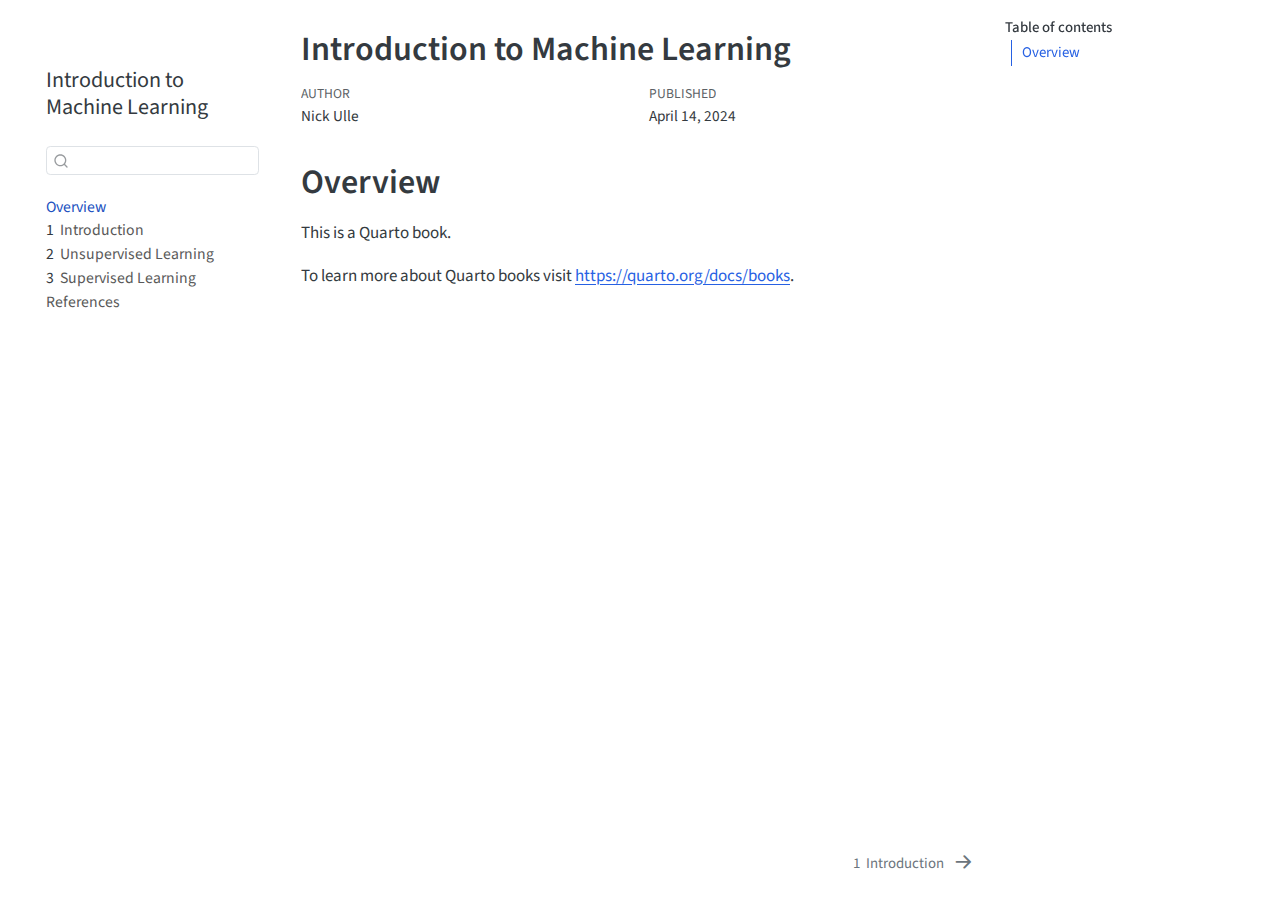
==== index.html @ d9996da0 "Update documentation" ====
<!DOCTYPE html>
<html xmlns="http://www.w3.org/1999/xhtml" lang="en" xml:lang="en"><head>

<meta charset="utf-8">
<meta name="generator" content="quarto-1.4.553">

<meta name="viewport" content="width=device-width, initial-scale=1.0, user-scalable=yes">

<meta name="author" content="Nick Ulle">
<meta name="dcterms.date" content="2024-04-14">

<title>Introduction to Machine Learning</title>
<style>
code{white-space: pre-wrap;}
span.smallcaps{font-variant: small-caps;}
div.columns{display: flex; gap: min(4vw, 1.5em);}
div.column{flex: auto; overflow-x: auto;}
div.hanging-indent{margin-left: 1.5em; text-indent: -1.5em;}
ul.task-list{list-style: none;}
ul.task-list li input[type="checkbox"] {
  width: 0.8em;
  margin: 0 0.8em 0.2em -1em; /* quarto-specific, see https://github.com/quarto-dev/quarto-cli/issues/4556 */ 
  vertical-align: middle;
}
</style>


<script src="site_libs/quarto-nav/quarto-nav.js"></script>
<script src="site_libs/quarto-nav/headroom.min.js"></script>
<script src="site_libs/clipboard/clipboard.min.js"></script>
<script src="site_libs/quarto-search/autocomplete.umd.js"></script>
<script src="site_libs/quarto-search/fuse.min.js"></script>
<script src="site_libs/quarto-search/quarto-search.js"></script>
<meta name="quarto:offset" content="./">
<link href="./chapters/01_introduction.html" rel="next">
<script src="site_libs/quarto-html/quarto.js"></script>
<script src="site_libs/quarto-html/popper.min.js"></script>
<script src="site_libs/quarto-html/tippy.umd.min.js"></script>
<script src="site_libs/quarto-html/anchor.min.js"></script>
<link href="site_libs/quarto-html/tippy.css" rel="stylesheet">
<link href="site_libs/quarto-html/quarto-syntax-highlighting.css" rel="stylesheet" id="quarto-text-highlighting-styles">
<script src="site_libs/bootstrap/bootstrap.min.js"></script>
<link href="site_libs/bootstrap/bootstrap-icons.css" rel="stylesheet">
<link href="site_libs/bootstrap/bootstrap.min.css" rel="stylesheet" id="quarto-bootstrap" data-mode="light">
<script id="quarto-search-options" type="application/json">{
  "location": "sidebar",
  "copy-button": false,
  "collapse-after": 3,
  "panel-placement": "start",
  "type": "textbox",
  "limit": 50,
  "keyboard-shortcut": [
    "f",
    "/",
    "s"
  ],
  "show-item-context": false,
  "language": {
    "search-no-results-text": "No results",
    "search-matching-documents-text": "matching documents",
    "search-copy-link-title": "Copy link to search",
    "search-hide-matches-text": "Hide additional matches",
    "search-more-match-text": "more match in this document",
    "search-more-matches-text": "more matches in this document",
    "search-clear-button-title": "Clear",
    "search-text-placeholder": "",
    "search-detached-cancel-button-title": "Cancel",
    "search-submit-button-title": "Submit",
    "search-label": "Search"
  }
}</script>


</head>

<body class="nav-sidebar floating">

<div id="quarto-search-results"></div>
  <header id="quarto-header" class="headroom fixed-top">
  <nav class="quarto-secondary-nav">
    <div class="container-fluid d-flex">
      <button type="button" class="quarto-btn-toggle btn" data-bs-toggle="collapse" data-bs-target=".quarto-sidebar-collapse-item" aria-controls="quarto-sidebar" aria-expanded="false" aria-label="Toggle sidebar navigation" onclick="if (window.quartoToggleHeadroom) { window.quartoToggleHeadroom(); }">
        <i class="bi bi-layout-text-sidebar-reverse"></i>
      </button>
        <nav class="quarto-page-breadcrumbs" aria-label="breadcrumb"><ol class="breadcrumb"><li class="breadcrumb-item"><a href="./index.html">Overview</a></li></ol></nav>
        <a class="flex-grow-1" role="button" data-bs-toggle="collapse" data-bs-target=".quarto-sidebar-collapse-item" aria-controls="quarto-sidebar" aria-expanded="false" aria-label="Toggle sidebar navigation" onclick="if (window.quartoToggleHeadroom) { window.quartoToggleHeadroom(); }">      
        </a>
      <button type="button" class="btn quarto-search-button" aria-label="" onclick="window.quartoOpenSearch();">
        <i class="bi bi-search"></i>
      </button>
    </div>
  </nav>
</header>
<!-- content -->
<div id="quarto-content" class="quarto-container page-columns page-rows-contents page-layout-article">
<!-- sidebar -->
  <nav id="quarto-sidebar" class="sidebar collapse collapse-horizontal quarto-sidebar-collapse-item sidebar-navigation floating overflow-auto">
    <div class="pt-lg-2 mt-2 text-left sidebar-header sidebar-header-stacked">
      <a href="./index.html" class="sidebar-logo-link">
      <img src="https://datalab.ucdavis.edu/wp-content/uploads/2019/07/datalab-logo-full-color-rgb-1.png" alt="" class="sidebar-logo py-0 d-lg-inline d-none">
      </a>
    <div class="sidebar-title mb-0 py-0">
      <a href="./">Introduction to Machine Learning</a> 
    </div>
      </div>
        <div class="mt-2 flex-shrink-0 align-items-center">
        <div class="sidebar-search">
        <div id="quarto-search" class="" title="Search"></div>
        </div>
        </div>
    <div class="sidebar-menu-container"> 
    <ul class="list-unstyled mt-1">
        <li class="sidebar-item">
  <div class="sidebar-item-container"> 
  <a href="./index.html" class="sidebar-item-text sidebar-link active">
 <span class="menu-text">Overview</span></a>
  </div>
</li>
        <li class="sidebar-item">
  <div class="sidebar-item-container"> 
  <a href="./chapters/01_introduction.html" class="sidebar-item-text sidebar-link">
 <span class="menu-text"><span class="chapter-number">1</span>&nbsp; <span class="chapter-title">Introduction</span></span></a>
  </div>
</li>
        <li class="sidebar-item">
  <div class="sidebar-item-container"> 
  <a href="./chapters/02_unsupervised.html" class="sidebar-item-text sidebar-link">
 <span class="menu-text"><span class="chapter-number">2</span>&nbsp; <span class="chapter-title">Unsupervised Learning</span></span></a>
  </div>
</li>
        <li class="sidebar-item">
  <div class="sidebar-item-container"> 
  <a href="./chapters/03_supervised.html" class="sidebar-item-text sidebar-link">
 <span class="menu-text"><span class="chapter-number">3</span>&nbsp; <span class="chapter-title">Supervised Learning</span></span></a>
  </div>
</li>
        <li class="sidebar-item">
  <div class="sidebar-item-container"> 
  <a href="./chapters/references.html" class="sidebar-item-text sidebar-link">
 <span class="menu-text">References</span></a>
  </div>
</li>
    </ul>
    </div>
</nav>
<div id="quarto-sidebar-glass" class="quarto-sidebar-collapse-item" data-bs-toggle="collapse" data-bs-target=".quarto-sidebar-collapse-item"></div>
<!-- margin-sidebar -->
    <div id="quarto-margin-sidebar" class="sidebar margin-sidebar">
        <nav id="TOC" role="doc-toc" class="toc-active">
    <h2 id="toc-title">Table of contents</h2>
   
  <ul>
  <li><a href="#overview" id="toc-overview" class="nav-link active" data-scroll-target="#overview">Overview</a></li>
  </ul>
</nav>
    </div>
<!-- main -->
<main class="content" id="quarto-document-content">

<header id="title-block-header" class="quarto-title-block default">
<div class="quarto-title">
<h1 class="title">Introduction to Machine Learning</h1>
</div>



<div class="quarto-title-meta">

    <div>
    <div class="quarto-title-meta-heading">Author</div>
    <div class="quarto-title-meta-contents">
             <p>Nick Ulle </p>
          </div>
  </div>
    
    <div>
    <div class="quarto-title-meta-heading">Published</div>
    <div class="quarto-title-meta-contents">
      <p class="date">April 14, 2024</p>
    </div>
  </div>
  
    
  </div>
  


</header>


<section id="overview" class="level1 unnumbered">
<h1 class="unnumbered">Overview</h1>
<p>This is a Quarto book.</p>
<p>To learn more about Quarto books visit <a href="https://quarto.org/docs/books" class="uri">https://quarto.org/docs/books</a>.</p>


</section>

</main> <!-- /main -->
<script id="quarto-html-after-body" type="application/javascript">
window.document.addEventListener("DOMContentLoaded", function (event) {
  const toggleBodyColorMode = (bsSheetEl) => {
    const mode = bsSheetEl.getAttribute("data-mode");
    const bodyEl = window.document.querySelector("body");
    if (mode === "dark") {
      bodyEl.classList.add("quarto-dark");
      bodyEl.classList.remove("quarto-light");
    } else {
      bodyEl.classList.add("quarto-light");
      bodyEl.classList.remove("quarto-dark");
    }
  }
  const toggleBodyColorPrimary = () => {
    const bsSheetEl = window.document.querySelector("link#quarto-bootstrap");
    if (bsSheetEl) {
      toggleBodyColorMode(bsSheetEl);
    }
  }
  toggleBodyColorPrimary();  
  const icon = "";
  const anchorJS = new window.AnchorJS();
  anchorJS.options = {
    placement: 'right',
    icon: icon
  };
  anchorJS.add('.anchored');
  const isCodeAnnotation = (el) => {
    for (const clz of el.classList) {
      if (clz.startsWith('code-annotation-')) {                     
        return true;
      }
    }
    return false;
  }
  const clipboard = new window.ClipboardJS('.code-copy-button', {
    text: function(trigger) {
      const codeEl = trigger.previousElementSibling.cloneNode(true);
      for (const childEl of codeEl.children) {
        if (isCodeAnnotation(childEl)) {
          childEl.remove();
        }
      }
      return codeEl.innerText;
    }
  });
  clipboard.on('success', function(e) {
    // button target
    const button = e.trigger;
    // don't keep focus
    button.blur();
    // flash "checked"
    button.classList.add('code-copy-button-checked');
    var currentTitle = button.getAttribute("title");
    button.setAttribute("title", "Copied!");
    let tooltip;
    if (window.bootstrap) {
      button.setAttribute("data-bs-toggle", "tooltip");
      button.setAttribute("data-bs-placement", "left");
      button.setAttribute("data-bs-title", "Copied!");
      tooltip = new bootstrap.Tooltip(button, 
        { trigger: "manual", 
          customClass: "code-copy-button-tooltip",
          offset: [0, -8]});
      tooltip.show();    
    }
    setTimeout(function() {
      if (tooltip) {
        tooltip.hide();
        button.removeAttribute("data-bs-title");
        button.removeAttribute("data-bs-toggle");
        button.removeAttribute("data-bs-placement");
      }
      button.setAttribute("title", currentTitle);
      button.classList.remove('code-copy-button-checked');
    }, 1000);
    // clear code selection
    e.clearSelection();
  });
    var localhostRegex = new RegExp(/^(?:http|https):\/\/localhost\:?[0-9]*\//);
    var mailtoRegex = new RegExp(/^mailto:/);
      var filterRegex = new RegExp('/' + window.location.host + '/');
    var isInternal = (href) => {
        return filterRegex.test(href) || localhostRegex.test(href) || mailtoRegex.test(href);
    }
    // Inspect non-navigation links and adorn them if external
 	var links = window.document.querySelectorAll('a[href]:not(.nav-link):not(.navbar-brand):not(.toc-action):not(.sidebar-link):not(.sidebar-item-toggle):not(.pagination-link):not(.no-external):not([aria-hidden]):not(.dropdown-item):not(.quarto-navigation-tool)');
    for (var i=0; i<links.length; i++) {
      const link = links[i];
      if (!isInternal(link.href)) {
        // undo the damage that might have been done by quarto-nav.js in the case of
        // links that we want to consider external
        if (link.dataset.originalHref !== undefined) {
          link.href = link.dataset.originalHref;
        }
      }
    }
  function tippyHover(el, contentFn, onTriggerFn, onUntriggerFn) {
    const config = {
      allowHTML: true,
      maxWidth: 500,
      delay: 100,
      arrow: false,
      appendTo: function(el) {
          return el.parentElement;
      },
      interactive: true,
      interactiveBorder: 10,
      theme: 'quarto',
      placement: 'bottom-start',
    };
    if (contentFn) {
      config.content = contentFn;
    }
    if (onTriggerFn) {
      config.onTrigger = onTriggerFn;
    }
    if (onUntriggerFn) {
      config.onUntrigger = onUntriggerFn;
    }
    window.tippy(el, config); 
  }
  const noterefs = window.document.querySelectorAll('a[role="doc-noteref"]');
  for (var i=0; i<noterefs.length; i++) {
    const ref = noterefs[i];
    tippyHover(ref, function() {
      // use id or data attribute instead here
      let href = ref.getAttribute('data-footnote-href') || ref.getAttribute('href');
      try { href = new URL(href).hash; } catch {}
      const id = href.replace(/^#\/?/, "");
      const note = window.document.getElementById(id);
      if (note) {
        return note.innerHTML;
      } else {
        return "";
      }
    });
  }
  const xrefs = window.document.querySelectorAll('a.quarto-xref');
  const processXRef = (id, note) => {
    // Strip column container classes
    const stripColumnClz = (el) => {
      el.classList.remove("page-full", "page-columns");
      if (el.children) {
        for (const child of el.children) {
          stripColumnClz(child);
        }
      }
    }
    stripColumnClz(note)
    if (id === null || id.startsWith('sec-')) {
      // Special case sections, only their first couple elements
      const container = document.createElement("div");
      if (note.children && note.children.length > 2) {
        container.appendChild(note.children[0].cloneNode(true));
        for (let i = 1; i < note.children.length; i++) {
          const child = note.children[i];
          if (child.tagName === "P" && child.innerText === "") {
            continue;
          } else {
            container.appendChild(child.cloneNode(true));
            break;
          }
        }
        if (window.Quarto?.typesetMath) {
          window.Quarto.typesetMath(container);
        }
        return container.innerHTML
      } else {
        if (window.Quarto?.typesetMath) {
          window.Quarto.typesetMath(note);
        }
        return note.innerHTML;
      }
    } else {
      // Remove any anchor links if they are present
      const anchorLink = note.querySelector('a.anchorjs-link');
      if (anchorLink) {
        anchorLink.remove();
      }
      if (window.Quarto?.typesetMath) {
        window.Quarto.typesetMath(note);
      }
      // TODO in 1.5, we should make sure this works without a callout special case
      if (note.classList.contains("callout")) {
        return note.outerHTML;
      } else {
        return note.innerHTML;
      }
    }
  }
  for (var i=0; i<xrefs.length; i++) {
    const xref = xrefs[i];
    tippyHover(xref, undefined, function(instance) {
      instance.disable();
      let url = xref.getAttribute('href');
      let hash = undefined; 
      if (url.startsWith('#')) {
        hash = url;
      } else {
        try { hash = new URL(url).hash; } catch {}
      }
      if (hash) {
        const id = hash.replace(/^#\/?/, "");
        const note = window.document.getElementById(id);
        if (note !== null) {
          try {
            const html = processXRef(id, note.cloneNode(true));
            instance.setContent(html);
          } finally {
            instance.enable();
            instance.show();
          }
        } else {
          // See if we can fetch this
          fetch(url.split('#')[0])
          .then(res => res.text())
          .then(html => {
            const parser = new DOMParser();
            const htmlDoc = parser.parseFromString(html, "text/html");
            const note = htmlDoc.getElementById(id);
            if (note !== null) {
              const html = processXRef(id, note);
              instance.setContent(html);
            } 
          }).finally(() => {
            instance.enable();
            instance.show();
          });
        }
      } else {
        // See if we can fetch a full url (with no hash to target)
        // This is a special case and we should probably do some content thinning / targeting
        fetch(url)
        .then(res => res.text())
        .then(html => {
          const parser = new DOMParser();
          const htmlDoc = parser.parseFromString(html, "text/html");
          const note = htmlDoc.querySelector('main.content');
          if (note !== null) {
            // This should only happen for chapter cross references
            // (since there is no id in the URL)
            // remove the first header
            if (note.children.length > 0 && note.children[0].tagName === "HEADER") {
              note.children[0].remove();
            }
            const html = processXRef(null, note);
            instance.setContent(html);
          } 
        }).finally(() => {
          instance.enable();
          instance.show();
        });
      }
    }, function(instance) {
    });
  }
      let selectedAnnoteEl;
      const selectorForAnnotation = ( cell, annotation) => {
        let cellAttr = 'data-code-cell="' + cell + '"';
        let lineAttr = 'data-code-annotation="' +  annotation + '"';
        const selector = 'span[' + cellAttr + '][' + lineAttr + ']';
        return selector;
      }
      const selectCodeLines = (annoteEl) => {
        const doc = window.document;
        const targetCell = annoteEl.getAttribute("data-target-cell");
        const targetAnnotation = annoteEl.getAttribute("data-target-annotation");
        const annoteSpan = window.document.querySelector(selectorForAnnotation(targetCell, targetAnnotation));
        const lines = annoteSpan.getAttribute("data-code-lines").split(",");
        const lineIds = lines.map((line) => {
          return targetCell + "-" + line;
        })
        let top = null;
        let height = null;
        let parent = null;
        if (lineIds.length > 0) {
            //compute the position of the single el (top and bottom and make a div)
            const el = window.document.getElementById(lineIds[0]);
            top = el.offsetTop;
            height = el.offsetHeight;
            parent = el.parentElement.parentElement;
          if (lineIds.length > 1) {
            const lastEl = window.document.getElementById(lineIds[lineIds.length - 1]);
            const bottom = lastEl.offsetTop + lastEl.offsetHeight;
            height = bottom - top;
          }
          if (top !== null && height !== null && parent !== null) {
            // cook up a div (if necessary) and position it 
            let div = window.document.getElementById("code-annotation-line-highlight");
            if (div === null) {
              div = window.document.createElement("div");
              div.setAttribute("id", "code-annotation-line-highlight");
              div.style.position = 'absolute';
              parent.appendChild(div);
            }
            div.style.top = top - 2 + "px";
            div.style.height = height + 4 + "px";
            div.style.left = 0;
            let gutterDiv = window.document.getElementById("code-annotation-line-highlight-gutter");
            if (gutterDiv === null) {
              gutterDiv = window.document.createElement("div");
              gutterDiv.setAttribute("id", "code-annotation-line-highlight-gutter");
              gutterDiv.style.position = 'absolute';
              const codeCell = window.document.getElementById(targetCell);
              const gutter = codeCell.querySelector('.code-annotation-gutter');
              gutter.appendChild(gutterDiv);
            }
            gutterDiv.style.top = top - 2 + "px";
            gutterDiv.style.height = height + 4 + "px";
          }
          selectedAnnoteEl = annoteEl;
        }
      };
      const unselectCodeLines = () => {
        const elementsIds = ["code-annotation-line-highlight", "code-annotation-line-highlight-gutter"];
        elementsIds.forEach((elId) => {
          const div = window.document.getElementById(elId);
          if (div) {
            div.remove();
          }
        });
        selectedAnnoteEl = undefined;
      };
        // Handle positioning of the toggle
    window.addEventListener(
      "resize",
      throttle(() => {
        elRect = undefined;
        if (selectedAnnoteEl) {
          selectCodeLines(selectedAnnoteEl);
        }
      }, 10)
    );
    function throttle(fn, ms) {
    let throttle = false;
    let timer;
      return (...args) => {
        if(!throttle) { // first call gets through
            fn.apply(this, args);
            throttle = true;
        } else { // all the others get throttled
            if(timer) clearTimeout(timer); // cancel #2
            timer = setTimeout(() => {
              fn.apply(this, args);
              timer = throttle = false;
            }, ms);
        }
      };
    }
      // Attach click handler to the DT
      const annoteDls = window.document.querySelectorAll('dt[data-target-cell]');
      for (const annoteDlNode of annoteDls) {
        annoteDlNode.addEventListener('click', (event) => {
          const clickedEl = event.target;
          if (clickedEl !== selectedAnnoteEl) {
            unselectCodeLines();
            const activeEl = window.document.querySelector('dt[data-target-cell].code-annotation-active');
            if (activeEl) {
              activeEl.classList.remove('code-annotation-active');
            }
            selectCodeLines(clickedEl);
            clickedEl.classList.add('code-annotation-active');
          } else {
            // Unselect the line
            unselectCodeLines();
            clickedEl.classList.remove('code-annotation-active');
          }
        });
      }
  const findCites = (el) => {
    const parentEl = el.parentElement;
    if (parentEl) {
      const cites = parentEl.dataset.cites;
      if (cites) {
        return {
          el,
          cites: cites.split(' ')
        };
      } else {
        return findCites(el.parentElement)
      }
    } else {
      return undefined;
    }
  };
  var bibliorefs = window.document.querySelectorAll('a[role="doc-biblioref"]');
  for (var i=0; i<bibliorefs.length; i++) {
    const ref = bibliorefs[i];
    const citeInfo = findCites(ref);
    if (citeInfo) {
      tippyHover(citeInfo.el, function() {
        var popup = window.document.createElement('div');
        citeInfo.cites.forEach(function(cite) {
          var citeDiv = window.document.createElement('div');
          citeDiv.classList.add('hanging-indent');
          citeDiv.classList.add('csl-entry');
          var biblioDiv = window.document.getElementById('ref-' + cite);
          if (biblioDiv) {
            citeDiv.innerHTML = biblioDiv.innerHTML;
          }
          popup.appendChild(citeDiv);
        });
        return popup.innerHTML;
      });
    }
  }
});
</script>
<nav class="page-navigation">
  <div class="nav-page nav-page-previous">
  </div>
  <div class="nav-page nav-page-next">
      <a href="./chapters/01_introduction.html" class="pagination-link" aria-label="Introduction">
        <span class="nav-page-text"><span class="chapter-number">1</span>&nbsp; <span class="chapter-title">Introduction</span></span> <i class="bi bi-arrow-right-short"></i>
      </a>
  </div>
</nav>
</div> <!-- /content -->




</body></html>
---- site_libs/quarto-html/tippy.css ----
.tippy-box[data-animation=fade][data-state=hidden]{opacity:0}[data-tippy-root]{max-width:calc(100vw - 10px)}.tippy-box{position:relative;background-color:#333;color:#fff;border-radius:4px;font-size:14px;line-height:1.4;white-space:normal;outline:0;transition-property:transform,visibility,opacity}.tippy-box[data-placement^=top]>.tippy-arrow{bottom:0}.tippy-box[data-placement^=top]>.tippy-arrow:before{bottom:-7px;left:0;border-width:8px 8px 0;border-top-color:initial;transform-origin:center top}.tippy-box[data-placement^=bottom]>.tippy-arrow{top:0}.tippy-box[data-placement^=bottom]>.tippy-arrow:before{top:-7px;left:0;border-width:0 8px 8px;border-bottom-color:initial;transform-origin:center bottom}.tippy-box[data-placement^=left]>.tippy-arrow{right:0}.tippy-box[data-placement^=left]>.tippy-arrow:before{border-width:8px 0 8px 8px;border-left-color:initial;right:-7px;transform-origin:center left}.tippy-box[data-placement^=right]>.tippy-arrow{left:0}.tippy-box[data-placement^=right]>.tippy-arrow:before{left:-7px;border-width:8px 8px 8px 0;border-right-color:initial;transform-origin:center right}.tippy-box[data-inertia][data-state=visible]{transition-timing-function:cubic-bezier(.54,1.5,.38,1.11)}.tippy-arrow{width:16px;height:16px;color:#333}.tippy-arrow:before{content:"";position:absolute;border-color:transparent;border-style:solid}.tippy-content{position:relative;padding:5px 9px;z-index:1}
---- site_libs/quarto-html/quarto-syntax-highlighting.css ----
/* quarto syntax highlight colors */
:root {
  --quarto-hl-ot-color: #003B4F;
  --quarto-hl-at-color: #657422;
  --quarto-hl-ss-color: #20794D;
  --quarto-hl-an-color: #5E5E5E;
  --quarto-hl-fu-color: #4758AB;
  --quarto-hl-st-color: #20794D;
  --quarto-hl-cf-color: #003B4F;
  --quarto-hl-op-color: #5E5E5E;
  --quarto-hl-er-color: #AD0000;
  --quarto-hl-bn-color: #AD0000;
  --quarto-hl-al-color: #AD0000;
  --quarto-hl-va-color: #111111;
  --quarto-hl-bu-color: inherit;
  --quarto-hl-ex-color: inherit;
  --quarto-hl-pp-color: #AD0000;
  --quarto-hl-in-color: #5E5E5E;
  --quarto-hl-vs-color: #20794D;
  --quarto-hl-wa-color: #5E5E5E;
  --quarto-hl-do-color: #5E5E5E;
  --quarto-hl-im-color: #00769E;
  --quarto-hl-ch-color: #20794D;
  --quarto-hl-dt-color: #AD0000;
  --quarto-hl-fl-color: #AD0000;
  --quarto-hl-co-color: #5E5E5E;
  --quarto-hl-cv-color: #5E5E5E;
  --quarto-hl-cn-color: #8f5902;
  --quarto-hl-sc-color: #5E5E5E;
  --quarto-hl-dv-color: #AD0000;
  --quarto-hl-kw-color: #003B4F;
}

/* other quarto variables */
:root {
  --quarto-font-monospace: SFMono-Regular, Menlo, Monaco, Consolas, "Liberation Mono", "Courier New", monospace;
}

pre > code.sourceCode > span {
  color: #003B4F;
}

code span {
  color: #003B4F;
}

code.sourceCode > span {
  color: #003B4F;
}

div.sourceCode,
div.sourceCode pre.sourceCode {
  color: #003B4F;
}

code span.ot {
  color: #003B4F;
  font-style: inherit;
}

code span.at {
  color: #657422;
  font-style: inherit;
}

code span.ss {
  color: #20794D;
  font-style: inherit;
}

code span.an {
  color: #5E5E5E;
  font-style: inherit;
}

code span.fu {
  color: #4758AB;
  font-style: inherit;
}

code span.st {
  color: #20794D;
  font-style: inherit;
}

code span.cf {
  color: #003B4F;
  font-style: inherit;
}

code span.op {
  color: #5E5E5E;
  font-style: inherit;
}

code span.er {
  color: #AD0000;
  font-style: inherit;
}

code span.bn {
  color: #AD0000;
  font-style: inherit;
}

code span.al {
  color: #AD0000;
  font-style: inherit;
}

code span.va {
  color: #111111;
  font-style: inherit;
}

code span.bu {
  font-style: inherit;
}

code span.ex {
  font-style: inherit;
}

code span.pp {
  color: #AD0000;
  font-style: inherit;
}

code span.in {
  color: #5E5E5E;
  font-style: inherit;
}

code span.vs {
  color: #20794D;
  font-style: inherit;
}

code span.wa {
  color: #5E5E5E;
  font-style: italic;
}

code span.do {
  color: #5E5E5E;
  font-style: italic;
}

code span.im {
  color: #00769E;
  font-style: inherit;
}

code span.ch {
  color: #20794D;
  font-style: inherit;
}

code span.dt {
  color: #AD0000;
  font-style: inherit;
}

code span.fl {
  color: #AD0000;
  font-style: inherit;
}

code span.co {
  color: #5E5E5E;
  font-style: inherit;
}

code span.cv {
  color: #5E5E5E;
  font-style: italic;
}

code span.cn {
  color: #8f5902;
  font-style: inherit;
}

code span.sc {
  color: #5E5E5E;
  font-style: inherit;
}

code span.dv {
  color: #AD0000;
  font-style: inherit;
}

code span.kw {
  color: #003B4F;
  font-style: inherit;
}

.prevent-inlining {
  content: "</";
}

/*# sourceMappingURL=debc5d5d77c3f9108843748ff7464032.css.map */
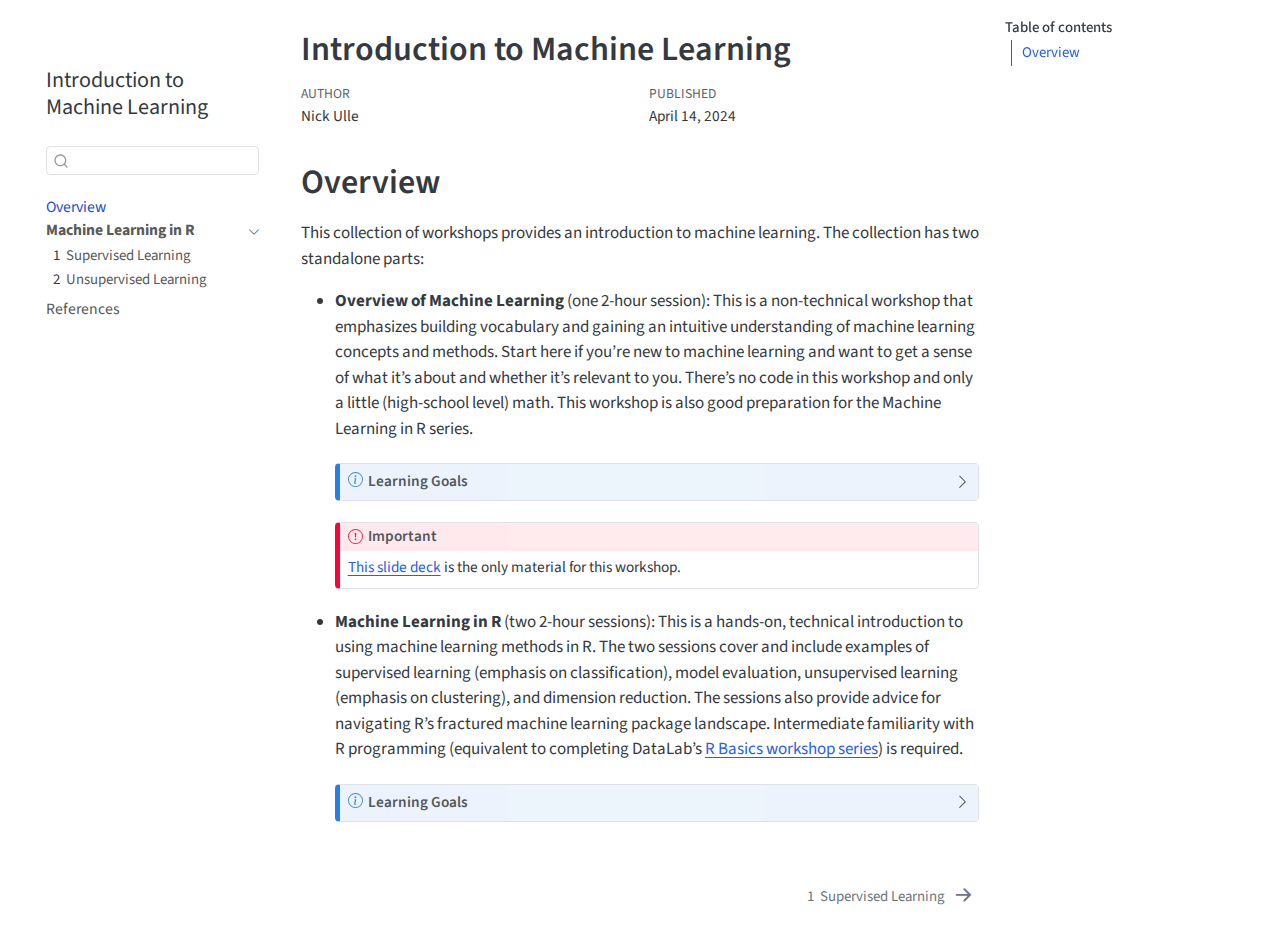
==== commit e95b2239: "Update documentation" ====
--- a/index.html
+++ b/index.html
@@ -32,7 +32,7 @@
 <script src="site_libs/quarto-search/fuse.min.js"></script>
 <script src="site_libs/quarto-search/quarto-search.js"></script>
 <meta name="quarto:offset" content="./">
-<link href="./chapters/01_introduction.html" rel="next">
+<link href="./chapters/01_supervised.html" rel="next">
 <script src="site_libs/quarto-html/quarto.js"></script>
 <script src="site_libs/quarto-html/popper.min.js"></script>
 <script src="site_libs/quarto-html/tippy.umd.min.js"></script>
@@ -116,24 +116,29 @@
  <span class="menu-text">Overview</span></a>
   </div>
 </li>
-        <li class="sidebar-item">
+        <li class="sidebar-item sidebar-item-section">
+      <div class="sidebar-item-container"> 
+            <a class="sidebar-item-text sidebar-link text-start" data-bs-toggle="collapse" data-bs-target="#quarto-sidebar-section-1" aria-expanded="true">
+ <span class="menu-text"><strong>Machine Learning in R</strong></span></a>
+          <a class="sidebar-item-toggle text-start" data-bs-toggle="collapse" data-bs-target="#quarto-sidebar-section-1" aria-expanded="true" aria-label="Toggle section">
+            <i class="bi bi-chevron-right ms-2"></i>
+          </a> 
+      </div>
+      <ul id="quarto-sidebar-section-1" class="collapse list-unstyled sidebar-section depth1 show">  
+          <li class="sidebar-item">
   <div class="sidebar-item-container"> 
-  <a href="./chapters/01_introduction.html" class="sidebar-item-text sidebar-link">
- <span class="menu-text"><span class="chapter-number">1</span>&nbsp; <span class="chapter-title">Introduction</span></span></a>
+  <a href="./chapters/01_supervised.html" class="sidebar-item-text sidebar-link">
+ <span class="menu-text"><span class="chapter-number">1</span>&nbsp; <span class="chapter-title">Supervised Learning</span></span></a>
   </div>
 </li>
-        <li class="sidebar-item">
+          <li class="sidebar-item">
   <div class="sidebar-item-container"> 
   <a href="./chapters/02_unsupervised.html" class="sidebar-item-text sidebar-link">
  <span class="menu-text"><span class="chapter-number">2</span>&nbsp; <span class="chapter-title">Unsupervised Learning</span></span></a>
   </div>
 </li>
-        <li class="sidebar-item">
-  <div class="sidebar-item-container"> 
-  <a href="./chapters/03_supervised.html" class="sidebar-item-text sidebar-link">
- <span class="menu-text"><span class="chapter-number">3</span>&nbsp; <span class="chapter-title">Supervised Learning</span></span></a>
-  </div>
-</li>
+      </ul>
+  </li>
         <li class="sidebar-item">
   <div class="sidebar-item-container"> 
   <a href="./chapters/references.html" class="sidebar-item-text sidebar-link">
@@ -190,8 +195,72 @@
 
 <section id="overview" class="level1 unnumbered">
 <h1 class="unnumbered">Overview</h1>
-<p>This is a Quarto book.</p>
-<p>To learn more about Quarto books visit <a href="https://quarto.org/docs/books" class="uri">https://quarto.org/docs/books</a>.</p>
+<p>This collection of workshops provides an introduction to machine learning. The collection has two standalone parts:</p>
+<ul>
+<li><p><strong>Overview of Machine Learning</strong> (one 2-hour session): This is a non-technical workshop that emphasizes building vocabulary and gaining an intuitive understanding of machine learning concepts and methods. Start here if you’re new to machine learning and want to get a sense of what it’s about and whether it’s relevant to you. There’s no code in this workshop and only a little (high-school level) math. This workshop is also good preparation for the Machine Learning in R series.</p>
+<div class="callout callout-style-default callout-note callout-titled" title="Learning Goals">
+<div class="callout-header d-flex align-content-center" data-bs-toggle="collapse" data-bs-target=".callout-1-contents" aria-controls="callout-1" aria-expanded="false" aria-label="Toggle callout">
+<div class="callout-icon-container">
+<i class="callout-icon"></i>
+</div>
+<div class="callout-title-container flex-fill">
+Learning Goals
+</div>
+<div class="callout-btn-toggle d-inline-block border-0 py-1 ps-1 pe-0 float-end"><i class="callout-toggle"></i></div>
+</div>
+<div id="callout-1" class="callout-1-contents callout-collapse collapse">
+<div class="callout-body-container callout-body">
+<p>After completing this workshop, learners should be able to:</p>
+<ul>
+<li>Define the following terms: observation, feature, machine learning, supervised learning, unsupervised learning, regression, classification, clustering, training set, validation set, test set, cross-validation, overfitting, underfitting, model bias, model variance, bias-variance tradeoff, ensemble model.</li>
+<li>Explain the difference between supervised and unsupervised learning.</li>
+<li>Explain the difference between regression and classification.</li>
+<li>List and briefly describe popular machine learning methods.</li>
+<li>Give an example of an ensemble model.</li>
+<li>Explain what cross-validation is used for and give an overview of the procedure.</li>
+<li>Assess whether and which machine learning methods might be helpful for a given research problem.</li>
+</ul>
+</div>
+</div>
+</div>
+<div class="callout callout-style-default callout-important callout-titled">
+<div class="callout-header d-flex align-content-center">
+<div class="callout-icon-container">
+<i class="callout-icon"></i>
+</div>
+<div class="callout-title-container flex-fill">
+Important
+</div>
+</div>
+<div class="callout-body-container callout-body">
+<p><a href="https://docs.google.com/presentation/d/1hQQVCuGFL5nYssFba1ZK_J-HxGiiRreV9_wx03NlPM4/edit?usp=sharing">This slide deck</a> is the only material for this workshop.</p>
+</div>
+</div></li>
+<li><p><strong>Machine Learning in R</strong> (two 2-hour sessions): This is a hands-on, technical introduction to using machine learning methods in R. The two sessions cover and include examples of supervised learning (emphasis on classification), model evaluation, unsupervised learning (emphasis on clustering), and dimension reduction. The sessions also provide advice for navigating R’s fractured machine learning package landscape. Intermediate familiarity with R programming (equivalent to completing DataLab’s <a href="https://ucdavisdatalab.github.io/workshop_r_basics/">R Basics workshop series</a>) is required.</p>
+<div class="callout callout-style-default callout-note callout-titled" title="Learning Goals">
+<div class="callout-header d-flex align-content-center" data-bs-toggle="collapse" data-bs-target=".callout-3-contents" aria-controls="callout-3" aria-expanded="false" aria-label="Toggle callout">
+<div class="callout-icon-container">
+<i class="callout-icon"></i>
+</div>
+<div class="callout-title-container flex-fill">
+Learning Goals
+</div>
+<div class="callout-btn-toggle d-inline-block border-0 py-1 ps-1 pe-0 float-end"><i class="callout-toggle"></i></div>
+</div>
+<div id="callout-3" class="callout-3-contents callout-collapse collapse">
+<div class="callout-body-container callout-body">
+<p>After completing this series, learners should be able to:</p>
+<ul>
+<li>Build and train a classification model on their data.</li>
+<li>Use cross-validation to estimate accuracy and tune hyperparameters for classification models.</li>
+<li>Identify strategies to improve results from classification models.</li>
+<li>Explain the tradeoffs between popular clustering algorithms.</li>
+<li>Run a clustering algorithm on their data.</li>
+</ul>
+</div>
+</div>
+</div></li>
+</ul>
 
 
 </section>
@@ -610,8 +679,8 @@
   <div class="nav-page nav-page-previous">
   </div>
   <div class="nav-page nav-page-next">
-      <a href="./chapters/01_introduction.html" class="pagination-link" aria-label="Introduction">
-        <span class="nav-page-text"><span class="chapter-number">1</span>&nbsp; <span class="chapter-title">Introduction</span></span> <i class="bi bi-arrow-right-short"></i>
+      <a href="./chapters/01_supervised.html" class="pagination-link" aria-label="Supervised Learning">
+        <span class="nav-page-text"><span class="chapter-number">1</span>&nbsp; <span class="chapter-title">Supervised Learning</span></span> <i class="bi bi-arrow-right-short"></i>
       </a>
   </div>
 </nav>
